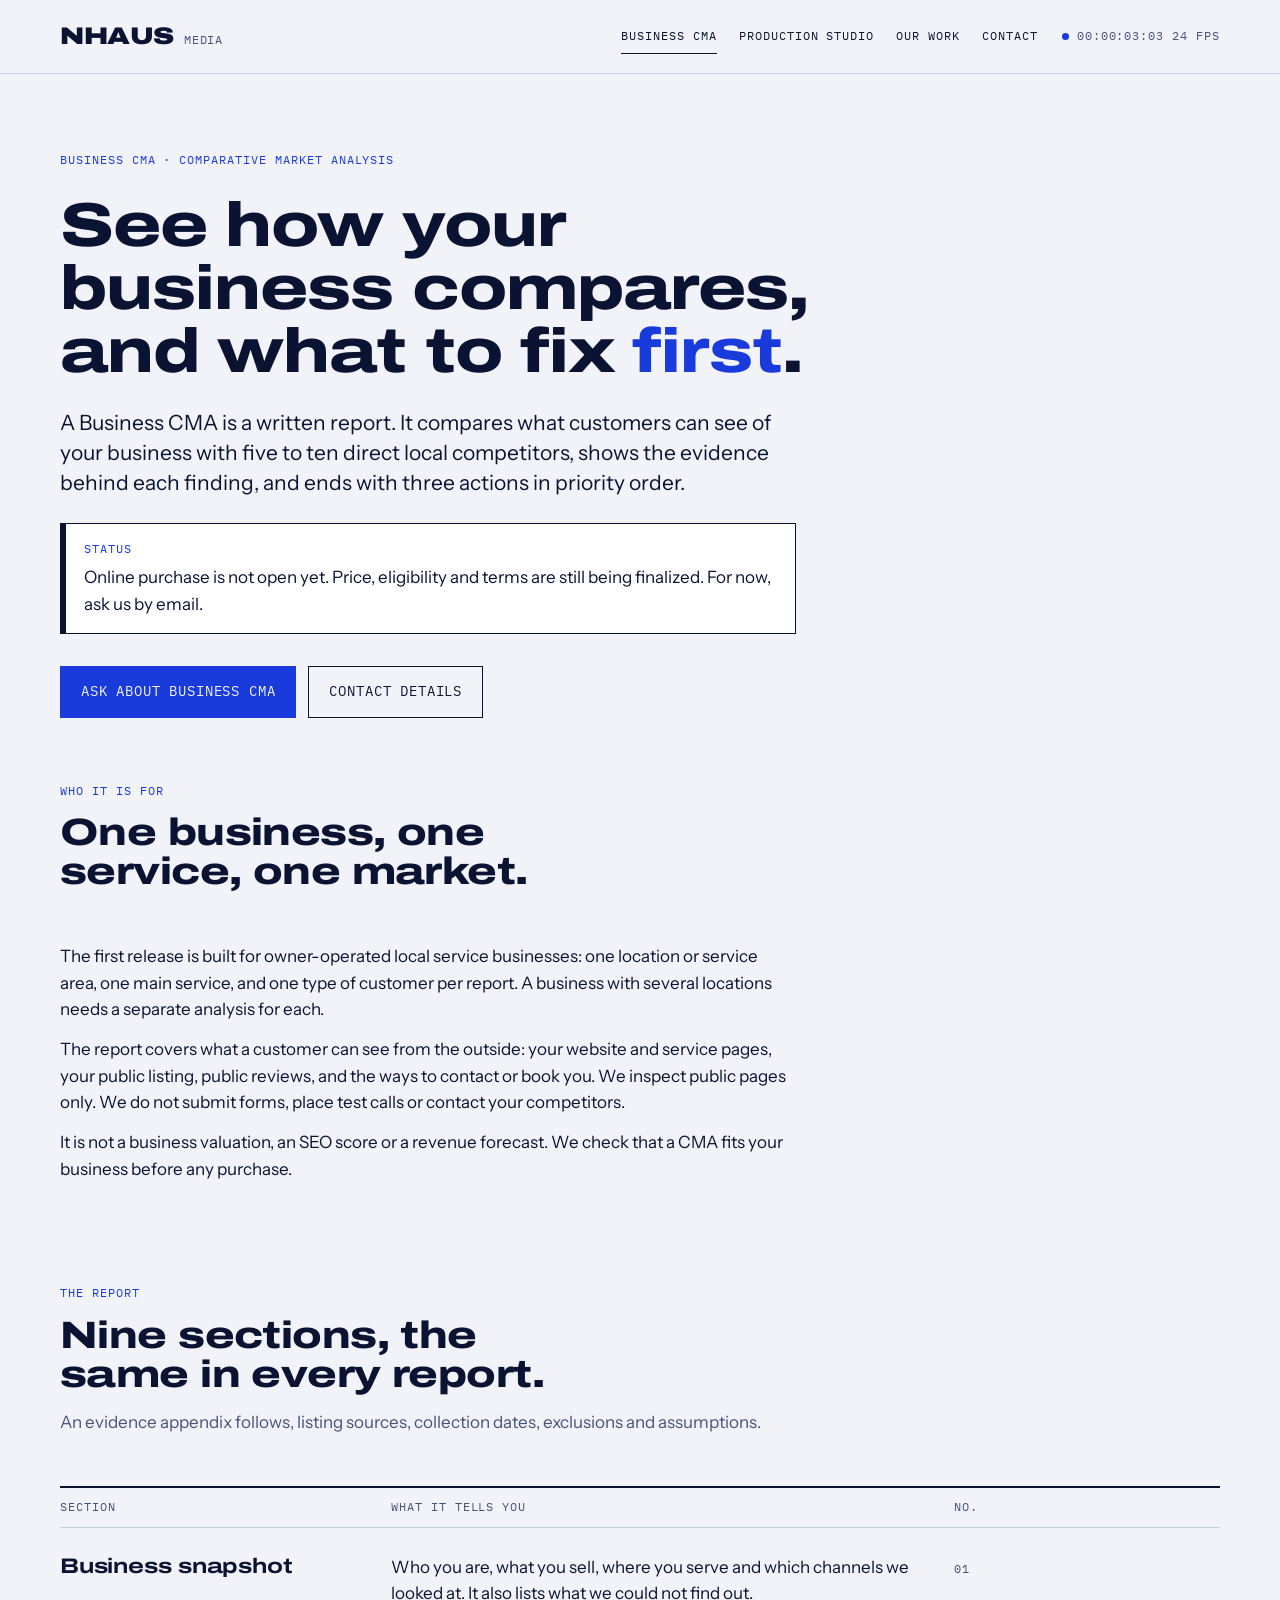
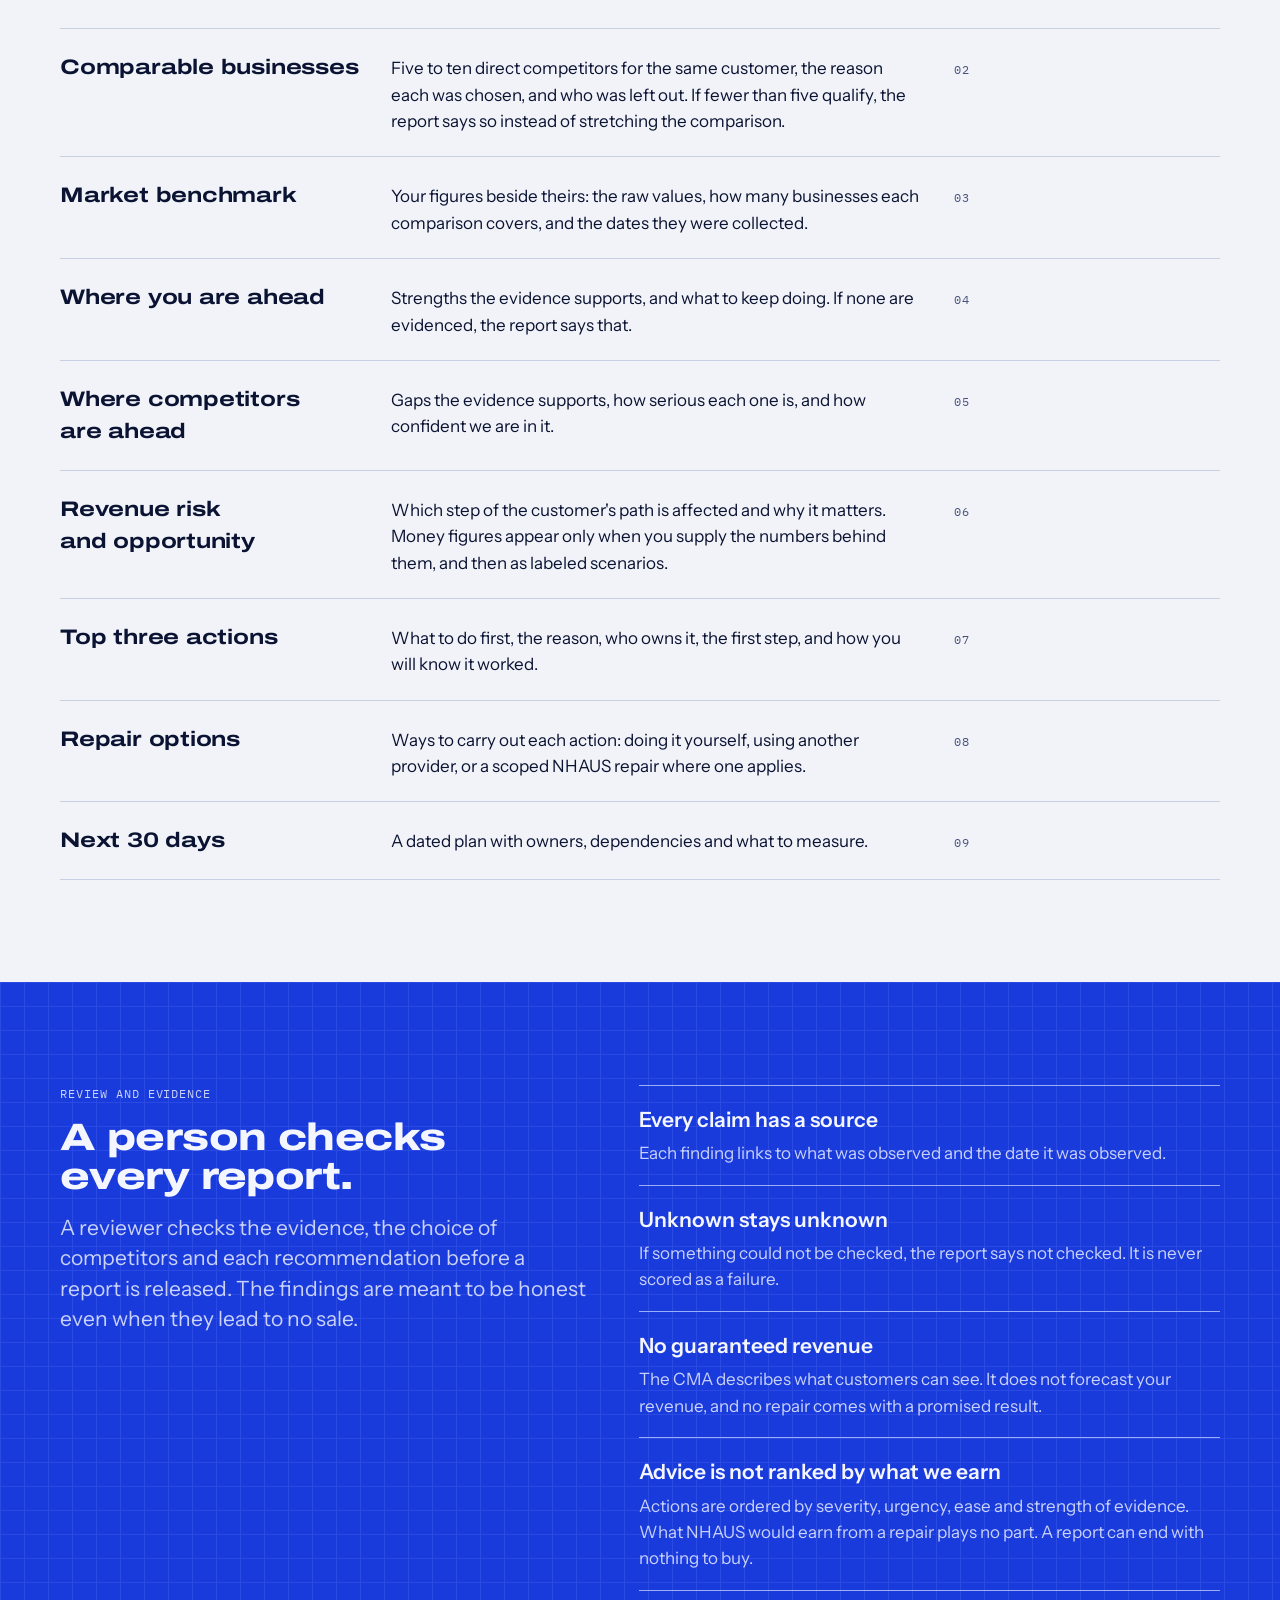
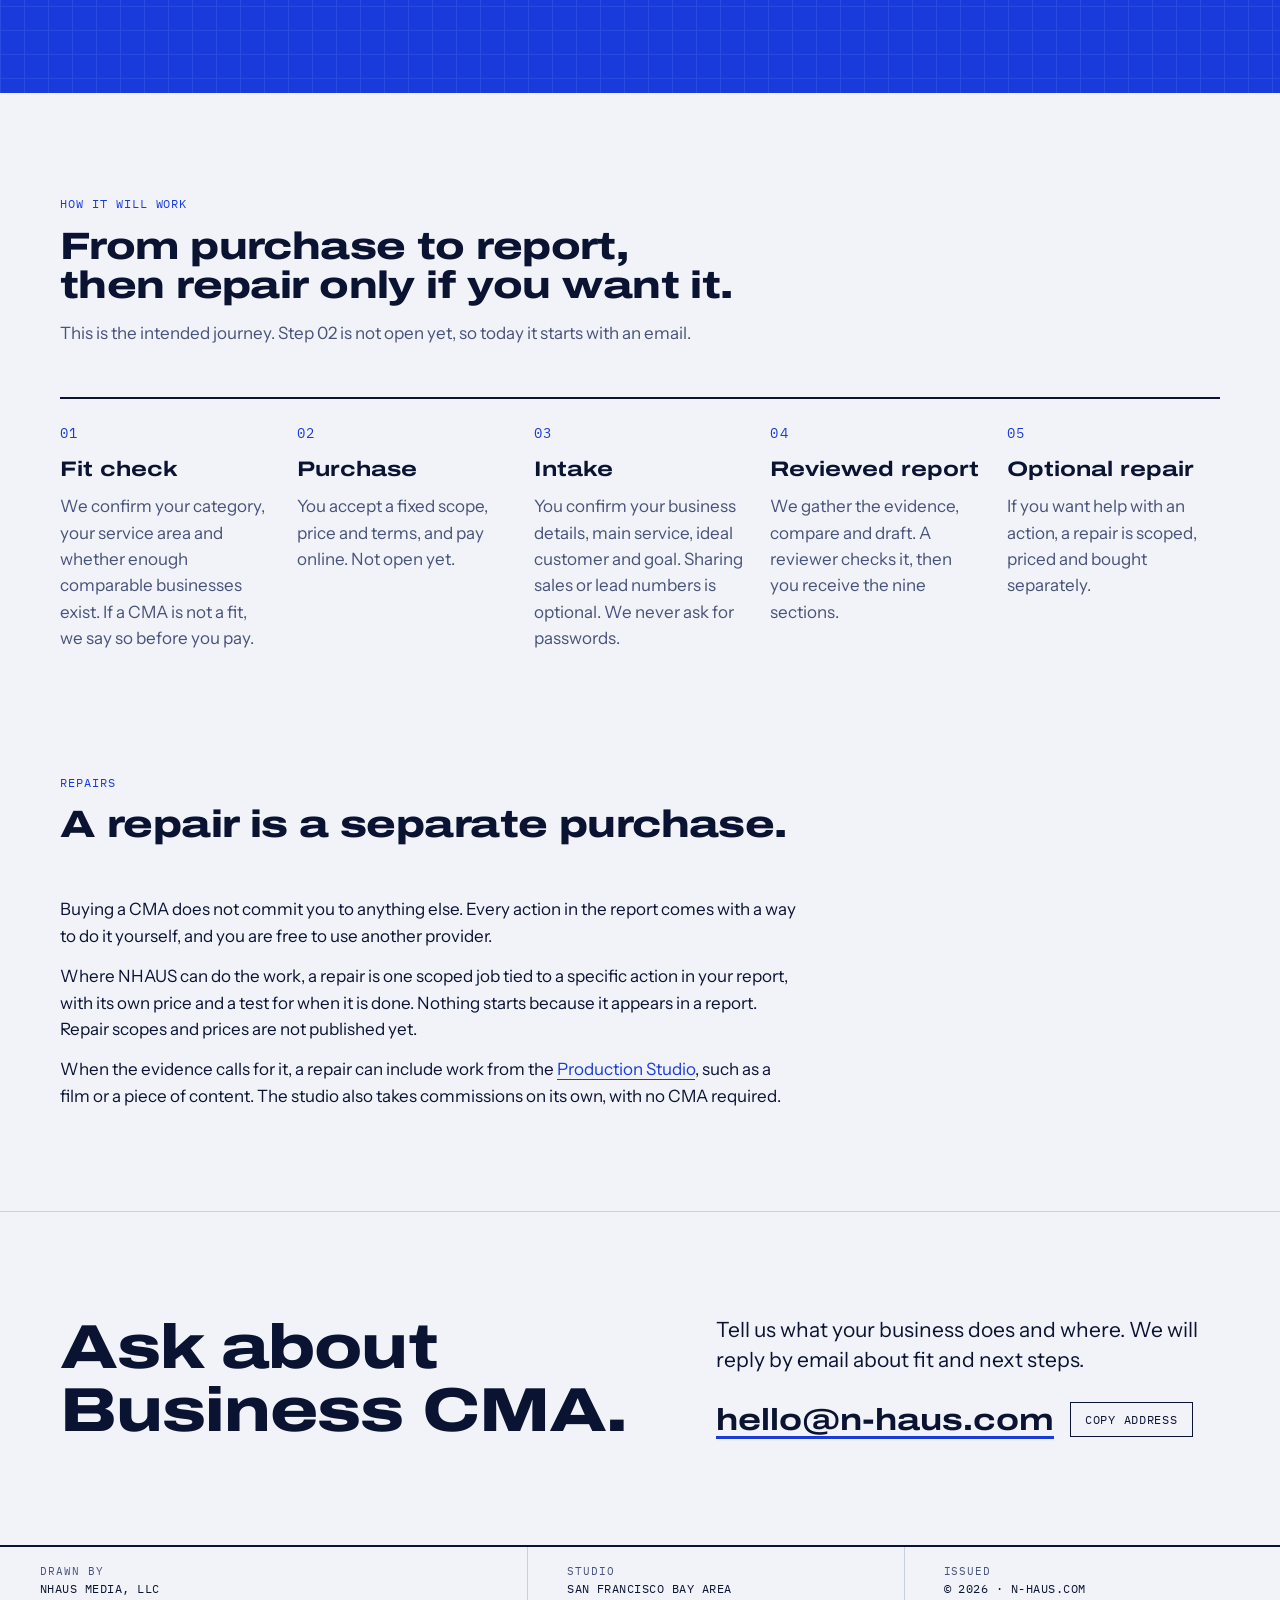
==== business-cma/index.html @ e3e610ba "Restructure site: Business CMA as lead offer, Production Studio preserved Split the single page into" ====
<!doctype html>
<html lang="en">
<head>
<meta charset="utf-8">
<meta name="viewport" content="width=device-width, initial-scale=1, viewport-fit=cover">
<title>Business CMA | NHAUS</title>
<meta name="description" content="The NHAUS Business CMA compares your local service business with direct competitors, shows the evidence, and names the three actions most worth taking. Every report is reviewed by a person.">
<link rel="canonical" href="https://www.n-haus.com/business-cma/">
<meta property="og:type" content="website">
<meta property="og:site_name" content="NHAUS">
<meta property="og:title" content="Business CMA | NHAUS">
<meta property="og:description" content="The NHAUS Business CMA compares your local service business with direct competitors, shows the evidence, and names the three actions most worth taking. Every report is reviewed by a person.">
<meta property="og:url" content="https://www.n-haus.com/business-cma/">
<meta name="theme-color" content="#1A3BDB">
<link rel="icon" href="../favicon.svg" type="image/svg+xml">
<link rel="preload" href="../fonts/archivo.woff2" as="font" type="font/woff2" crossorigin>
<link rel="stylesheet" href="../site.css">
</head>
<body data-page="cma">
<a class="skip mono" href="#top">Skip to content</a>
<header class="top">
  <div class="wrap">
    <a class="mark" href="../" aria-label="NHAUS, home">
      <b>NHAUS</b><span class="mono">Media</span>
    </a>
    <nav class="nav mono" aria-label="Primary">
      <a href="../business-cma/" aria-current="page">Business CMA</a>
      <a href="../production-studio/">Production Studio</a>
      <a href="../work/">Our Work</a>
      <a href="../contact/">Contact</a>
    </nav>
    <div class="tc mono" aria-hidden="true"><i></i><span id="timecode">00:00:00:00</span><span>24 fps</span></div>
  </div>
</header>

<main id="top">
  <section class="hero plain">
    <div class="wrap hero-grid">
      <div class="hero-copy">
        <p class="mono eyebrow">Business CMA · Comparative market analysis</p>
        <h1 class="display">See how your business compares, and what to fix <em>first</em>.</h1>
        <p class="lede">A Business CMA is a written report. It compares what customers can see of your business with five to ten direct local competitors, shows the evidence behind each finding, and ends with three actions in priority order.</p>
        <div class="note" role="note">
          <p class="mono">Status</p>
          <p>Online purchase is not open yet. Price, eligibility and terms are still being finalized. For now, ask us by email.</p>
        </div>
        <div class="actions">
          <a class="btn solid" href="mailto:hello@n-haus.com?subject=Business%20CMA%20inquiry">Ask about Business CMA</a>
          <a class="btn" href="../contact/">Contact details</a>
        </div>
      </div>
    </div>
  </section>

  <section class="section tight" id="fit">
    <div class="wrap">
      <div class="section-head">
        <p class="mono eyebrow">Who it is for</p>
        <h2 class="display">One business, one service, one market.</h2>
      </div>
      <div class="prose">
        <p>The first release is built for owner-operated local service businesses: one location or service area, one main service, and one type of customer per report. A business with several locations needs a separate analysis for each.</p>
        <p>The report covers what a customer can see from the outside: your website and service pages, your public listing, public reviews, and the ways to contact or book you. We inspect public pages only. We do not submit forms, place test calls or contact your competitors.</p>
        <p>It is not a business valuation, an SEO score or a revenue forecast. We check that a CMA fits your business before any purchase.</p>
      </div>
    </div>
  </section>

  <section class="section tight" id="report">
    <div class="wrap">
      <div class="section-head">
        <p class="mono eyebrow">The report</p>
        <h2 class="display">Nine sections, the same in every report.</h2>
        <p class="muted">An evidence appendix follows, listing sources, collection dates, exclusions and assumptions.</p>
      </div>

      <div class="schedule">
        <div class="row row-head mono" aria-hidden="true"><span>Section</span><span>What it tells you</span><span>No.</span></div>
        <div class="row">
          <h3>Business snapshot</h3>
          <p>Who you are, what you sell, where you serve and which channels we looked at. It also lists what we could not find out.</p>
          <p class="mono spec">01</p>
        </div>
        <div class="row">
          <h3>Comparable businesses</h3>
          <p>Five to ten direct competitors for the same customer, the reason each was chosen, and who was left out. If fewer than five qualify, the report says so instead of stretching the comparison.</p>
          <p class="mono spec">02</p>
        </div>
        <div class="row">
          <h3>Market benchmark</h3>
          <p>Your figures beside theirs: the raw values, how many businesses each comparison covers, and the dates they were collected.</p>
          <p class="mono spec">03</p>
        </div>
        <div class="row">
          <h3>Where you are ahead</h3>
          <p>Strengths the evidence supports, and what to keep doing. If none are evidenced, the report says that.</p>
          <p class="mono spec">04</p>
        </div>
        <div class="row">
          <h3>Where competitors are ahead</h3>
          <p>Gaps the evidence supports, how serious each one is, and how confident we are in it.</p>
          <p class="mono spec">05</p>
        </div>
        <div class="row">
          <h3>Revenue risk and opportunity</h3>
          <p>Which step of the customer's path is affected and why it matters. Money figures appear only when you supply the numbers behind them, and then as labeled scenarios.</p>
          <p class="mono spec">06</p>
        </div>
        <div class="row">
          <h3>Top three actions</h3>
          <p>What to do first, the reason, who owns it, the first step, and how you will know it worked.</p>
          <p class="mono spec">07</p>
        </div>
        <div class="row">
          <h3>Repair options</h3>
          <p>Ways to carry out each action: doing it yourself, using another provider, or a scoped NHAUS repair where one applies.</p>
          <p class="mono spec">08</p>
        </div>
        <div class="row">
          <h3>Next 30 days</h3>
          <p>A dated plan with owners, dependencies and what to measure.</p>
          <p class="mono spec">09</p>
        </div>
      </div>
    </div>
  </section>

  <section class="section band" id="review">
    <div class="wrap band-grid">
      <div class="band-lead">
        <p class="mono eyebrow">Review and evidence</p>
        <h2 class="display">A person checks every report.</h2>
        <p class="band-say">A reviewer checks the evidence, the choice of competitors and each recommendation before a report is released. The findings are meant to be honest even when they lead to no sale.</p>
      </div>
      <dl class="terms">
        <div>
          <dt>Every claim has a source</dt>
          <dd>Each finding links to what was observed and the date it was observed.</dd>
        </div>
        <div>
          <dt>Unknown stays unknown</dt>
          <dd>If something could not be checked, the report says not checked. It is never scored as a failure.</dd>
        </div>
        <div>
          <dt>No guaranteed revenue</dt>
          <dd>The CMA describes what customers can see. It does not forecast your revenue, and no repair comes with a promised result.</dd>
        </div>
        <div>
          <dt>Advice is not ranked by what we earn</dt>
          <dd>Actions are ordered by severity, urgency, ease and strength of evidence. What NHAUS would earn from a repair plays no part. A report can end with nothing to buy.</dd>
        </div>
      </dl>
    </div>
  </section>

  <section class="section" id="journey">
    <div class="wrap">
      <div class="section-head">
        <p class="mono eyebrow">How it will work</p>
        <h2 class="display">From purchase to report, then repair only if you want it.</h2>
        <p class="muted">This is the intended journey. Step 02 is not open yet, so today it starts with an email.</p>
      </div>

      <ol class="steps">
        <li>
          <span class="mono n">01</span>
          <h3>Fit check</h3>
          <p>We confirm your category, your service area and whether enough comparable businesses exist. If a CMA is not a fit, we say so before you pay.</p>
        </li>
        <li>
          <span class="mono n">02</span>
          <h3>Purchase</h3>
          <p>You accept a fixed scope, price and terms, and pay online. Not open yet.</p>
        </li>
        <li>
          <span class="mono n">03</span>
          <h3>Intake</h3>
          <p>You confirm your business details, main service, ideal customer and goal. Sharing sales or lead numbers is optional. We never ask for passwords.</p>
        </li>
        <li>
          <span class="mono n">04</span>
          <h3>Reviewed report</h3>
          <p>We gather the evidence, compare and draft. A reviewer checks it, then you receive the nine sections.</p>
        </li>
        <li>
          <span class="mono n">05</span>
          <h3>Optional repair</h3>
          <p>If you want help with an action, a repair is scoped, priced and bought separately.</p>
        </li>
      </ol>
    </div>
  </section>

  <section class="section tight" id="repairs">
    <div class="wrap">
      <div class="section-head">
        <p class="mono eyebrow">Repairs</p>
        <h2 class="display">A repair is a separate purchase.</h2>
      </div>
      <div class="prose">
        <p>Buying a CMA does not commit you to anything else. Every action in the report comes with a way to do it yourself, and you are free to use another provider.</p>
        <p>Where NHAUS can do the work, a repair is one scoped job tied to a specific action in your report, with its own price and a test for when it is done. Nothing starts because it appears in a report. Repair scopes and prices are not published yet.</p>
        <p>When the evidence calls for it, a repair can include work from the <a class="link" href="../production-studio/">Production Studio</a>, such as a film or a piece of content. The studio also takes commissions on its own, with no CMA required.</p>
      </div>
    </div>
  </section>

  <section class="contact" id="ask">
    <div class="wrap contact-grid">
      <h2 class="display">Ask about Business CMA.</h2>
      <div class="contact-copy">
        <p class="lede">Tell us what your business does and where. We will reply by email about fit and next steps.</p>
        <div class="mail">
          <a id="email-link" href="mailto:hello@n-haus.com?subject=Business%20CMA%20inquiry">hello@n-haus.com</a>
          <button class="btn small" type="button" id="copy-email">Copy address</button>
        </div>
      </div>
    </div>
  </section>
</main>

<footer class="foot">
  <div class="foot-grid mono">
    <div><span class="k">Drawn by</span><span class="v">NHAUS MEDIA, LLC</span></div>
    <div><span class="k">Studio</span><span class="v">San Francisco Bay Area</span></div>
    <div><span class="k">Issued</span><span class="v">© 2026 · n-haus.com</span></div>
  </div>
</footer>

<script src="../site.js"></script>
</body>
</html>
---- site.css ----
@font-face { font-family: "Archivo"; src: url("fonts/archivo.woff2") format("woff2"); font-weight: 100 900; font-stretch: 62% 125%; font-style: normal; font-display: swap; }
@font-face { font-family: "Instrument Sans"; src: url("fonts/instrument-sans.woff2") format("woff2"); font-weight: 400 700; font-style: normal; font-display: swap; }
@font-face { font-family: "IBM Plex Mono"; src: url("fonts/ibm-plex-mono-400.woff2") format("woff2"); font-weight: 400; font-style: normal; font-display: swap; }
@font-face { font-family: "IBM Plex Mono"; src: url("fonts/ibm-plex-mono-500.woff2") format("woff2"); font-weight: 500; font-style: normal; font-display: swap; }
img { max-width: 100%; }
[hidden] { display: none !important; }

/* Layout concept: the site is an architect's drawing set for a production house.
   A cool paper ground, one cyanotype-blue sheet per key moment, frames drawn to scale,
   a schedule instead of feature cards, a title block instead of a footer. */
:root {
  --paper: #F1F3F8;
  --sheet: #FFFFFF;
  --ink: #0B1333;
  --ink-2: #48527A;
  --rule: #C8CFE3;
  --accent: #1A3BDB;
  --band: #1A3BDB;
  --band-grid: #2B4AE4;
  --band-line: #9DAEF8;
  --on-band: #F4F6FF;
  --on-band-2: #C9D2FA;

  --f-display: "Archivo", "Arial Black", "Helvetica Neue", Arial, sans-serif;
  --f-body: "Instrument Sans", "Helvetica Neue", Helvetica, Arial, sans-serif;
  --f-mono: "IBM Plex Mono", ui-monospace, "SF Mono", Menlo, Consolas, monospace;

  --t-xs: 0.75rem;
  --t-sm: 0.875rem;
  --t-base: 1.0625rem;
  --t-lg: 1.3125rem;
  --t-xl: clamp(1.6rem, 1.6vw + 1.1rem, 2.4rem);
  --t-hero: clamp(2.1rem, 3.6vw + 1rem, 4rem);

  --gutter: clamp(16px, 4vw, 40px);
  --section: clamp(56px, 8vw, 112px);
}
@media (prefers-color-scheme: dark) {
  :root:not([data-theme="light"]) {
    --paper: #080C1E;
    --sheet: #0E1430;
    --ink: #E8ECFA;
    --ink-2: #9AA5CB;
    --rule: #252F59;
    --accent: #8CA1FF;
    --band: #1A3BDB;
    --band-grid: #2B4AE4;
    --band-line: #9DAEF8;
    --on-band: #F4F6FF;
    --on-band-2: #C9D2FA;
    color-scheme: dark;
  }
}
:root[data-theme="dark"] {
  --paper: #080C1E;
  --sheet: #0E1430;
  --ink: #E8ECFA;
  --ink-2: #9AA5CB;
  --rule: #252F59;
  --accent: #8CA1FF;
  --band: #1A3BDB;
  --band-grid: #2B4AE4;
  --band-line: #9DAEF8;
  --on-band: #F4F6FF;
  --on-band-2: #C9D2FA;
  color-scheme: dark;
}

*, *::before, *::after { box-sizing: border-box; }
html { scroll-behavior: smooth; }
body {
  margin: 0;
  background: var(--paper);
  color: var(--ink);
  font-family: var(--f-body);
  font-size: var(--t-base);
  line-height: 1.55;
  -webkit-font-smoothing: antialiased;
}
a { color: inherit; }
:focus-visible { outline: 2px solid var(--accent); outline-offset: 3px; }
p { margin: 0; }
h1, h2, h3 { margin: 0; text-wrap: balance; }

.wrap {
  max-width: 1240px;
  margin-inline: auto;
  padding-inline: var(--gutter);
}

/* ---------- shared type roles ---------- */
.mono {
  font-family: var(--f-mono);
  font-size: var(--t-xs);
  letter-spacing: 0.08em;
  text-transform: uppercase;
}
.display {
  font-family: var(--f-display);
  font-stretch: 125%;
  font-variation-settings: "wdth" 125;
  font-weight: 800;
  line-height: 1.02;
  letter-spacing: -0.015em;
}
.eyebrow { color: var(--accent); }
.lede { font-size: var(--t-lg); line-height: 1.45; max-width: 34em; }
.muted { color: var(--ink-2); }

/* ---------- header ---------- */
.top {
  border-bottom: 1px solid var(--rule);
}
.top .wrap {
  display: flex;
  align-items: center;
  gap: 24px;
  padding-block: 18px;
  flex-wrap: wrap;
}
.mark {
  display: flex;
  align-items: baseline;
  gap: 10px;
  text-decoration: none;
  margin-right: auto;
}
.mark b {
  font-family: var(--f-display);
  font-stretch: 125%;
  font-variation-settings: "wdth" 125;
  font-weight: 900;
  font-size: 1.5rem;
  letter-spacing: -0.02em;
}
.mark span { color: var(--ink-2); }
/* Four destinations; they wrap to a second line on narrow screens rather than scroll out of view. */
.nav {
  display: flex;
  gap: 2px 22px;
  flex-wrap: wrap;
  min-width: 0;
  max-width: 100%;
}
.nav a { white-space: nowrap; }
.nav a { text-decoration: none; padding-block: 8px; border-bottom: 1px solid transparent; }
.nav a:hover { border-bottom-color: var(--accent); color: var(--accent); }
.nav a[aria-current="page"] { border-bottom-color: var(--ink); }
.skip {
  position: absolute;
  left: var(--gutter);
  top: -100px;
  z-index: 10;
  padding: 10px 14px;
  background: var(--ink);
  color: var(--paper);
  text-decoration: none;
}
.skip:focus { top: 8px; }
.tc {
  display: none;
  align-items: center;
  gap: 8px;
  color: var(--ink-2);
  font-variant-numeric: tabular-nums;
}
.tc i { width: 7px; height: 7px; border-radius: 50%; background: var(--accent); display: block; }
@media (min-width: 900px) { .tc { display: flex; } }

/* ---------- hero ---------- */
.hero { padding-block: clamp(36px, 6vw, 80px) clamp(40px, 5vw, 72px); }
.hero-grid {
  display: grid;
  gap: clamp(32px, 5vw, 64px);
  align-items: center;
}
@media (min-width: 1000px) {
  .hero-grid { grid-template-columns: minmax(0, 1.05fr) minmax(0, 1fr); }
}
.hero-copy { display: flex; flex-direction: column; gap: 24px; min-width: 0; }
.hero h1 { font-size: var(--t-hero); overflow-wrap: anywhere; }
.hero h1 em { font-style: normal; color: var(--accent); }
.actions { display: flex; flex-wrap: wrap; gap: 12px; margin-top: 8px; }
.btn {
  display: inline-flex;
  align-items: center;
  gap: 10px;
  padding: 14px 20px;
  font-family: var(--f-mono);
  font-size: var(--t-sm);
  letter-spacing: 0.06em;
  text-transform: uppercase;
  text-decoration: none;
  border: 1px solid var(--ink);
  background: transparent;
  color: var(--ink);
  cursor: pointer;
  transition: transform 0.15s ease, background-color 0.15s ease, color 0.15s ease;
}
.btn:hover { background: var(--ink); color: var(--paper); }
.btn.solid { background: var(--band); border-color: var(--band); color: var(--on-band); }
.btn.solid:hover { transform: translateY(-2px); background: var(--band); color: var(--on-band); }

/* blueprint sheet */
.blueprint {
  background-color: var(--band);
  background-image:
    linear-gradient(var(--band-grid) 1px, transparent 1px),
    linear-gradient(90deg, var(--band-grid) 1px, transparent 1px);
  background-size: 24px 24px;
  color: var(--on-band);
  min-width: 0;
}
.blueprint svg { display: block; width: 100%; height: auto; }
.bp-line { fill: none; stroke: var(--on-band); stroke-width: 1.5; }
.bp-thin { fill: none; stroke: var(--band-line); stroke-width: 1; }
.bp-ratio {
  fill: var(--on-band);
  font-family: var(--f-display);
  font-stretch: 125%;
  font-variation-settings: "wdth" 125;
  font-weight: 800;
  font-size: 25px;
}
.bp-label { fill: var(--on-band); font-family: var(--f-mono); font-size: 12px; letter-spacing: 0.06em; }
.bp-dim { fill: var(--on-band-2); font-family: var(--f-mono); font-size: 11px; letter-spacing: 0.04em; }
.titleblock {
  overflow: hidden;
  display: grid;
  grid-template-columns: repeat(2, minmax(0, 1fr));
  border-top: 1px solid var(--band-line);
}
@media (min-width: 560px) { .titleblock { grid-template-columns: repeat(4, minmax(0, 1fr)); } }
.titleblock div {
  padding: 10px 14px;
  border-right: 1px solid var(--band-line);
  border-bottom: 1px solid var(--band-line);
  margin: 0 -1px -1px 0;
  min-width: 0;
}
.titleblock dt, .tb-k { color: var(--on-band-2); display: block; font-size: 0.6875rem; }
.tb-v { display: block; font-size: var(--t-xs); letter-spacing: 0.04em; }

/* markets line */
.markets {
  display: flex;
  flex-wrap: wrap;
  gap: 8px 28px;
  padding-block: 18px;
  border-top: 1px solid var(--rule);
  border-bottom: 1px solid var(--rule);
  color: var(--ink-2);
}
.markets b { color: var(--ink); font-weight: 500; }

/* ---------- sections ---------- */
.section { padding-block: var(--section); }
.section-head {
  display: grid;
  gap: 14px;
  margin-bottom: clamp(28px, 4vw, 52px);
  max-width: 46rem;
}
.section-head h1, .section-head h2 { font-size: var(--t-xl); }

/* schedule of capabilities */
.schedule { border-top: 2px solid var(--ink); }
.row {
  display: grid;
  gap: 6px 32px;
  padding-block: 22px;
  border-bottom: 1px solid var(--rule);
  align-items: baseline;
}
@media (min-width: 820px) {
  .row { grid-template-columns: minmax(0, 0.9fr) minmax(0, 1.6fr) minmax(0, 0.8fr); }
}
.row h3 {
  font-family: var(--f-display);
  font-stretch: 125%;
  font-variation-settings: "wdth" 125;
  font-weight: 700;
  font-size: var(--t-lg);
  letter-spacing: -0.01em;
}
.row p { max-width: 38em; min-width: 0; }
.row .spec { color: var(--ink-2); }
.row-head { padding-block: 10px; color: var(--ink-2); display: none; }
@media (min-width: 820px) { .row-head { display: grid; } }

/* work slates */
.slates { display: grid; gap: 20px; }
@media (min-width: 780px) { .slates { grid-template-columns: repeat(2, minmax(0, 1fr)); } }
.slate {
  background: var(--sheet);
  border: 1px solid var(--ink);
  display: flex;
  flex-direction: column;
  min-width: 0;
}
.sticks {
  height: 18px;
  background: repeating-linear-gradient(-55deg, var(--ink) 0 22px, var(--sheet) 22px 44px);
  border-bottom: 1px solid var(--ink);
}
.slate dl {
  overflow: hidden;
  margin: 0;
  display: grid;
  grid-template-columns: repeat(2, minmax(0, 1fr));
  border-bottom: 1px solid var(--ink);
}
.slate dl div { padding: 10px 16px; border-right: 1px solid var(--rule); border-bottom: 1px solid var(--rule); margin: 0 -1px -1px 0; min-width: 0; }
.slate dt { color: var(--ink-2); font-size: 0.6875rem; }
.slate dd { margin: 2px 0 0; font-size: var(--t-xs); letter-spacing: 0.04em; }
.slate-body { padding: 22px 16px 26px; display: grid; gap: 10px; }
.slate-body h2, .slate-body h3 {
  font-family: var(--f-display);
  font-stretch: 125%;
  font-variation-settings: "wdth" 125;
  font-weight: 800;
  font-size: 1.5rem;
  line-height: 1.1;
  letter-spacing: -0.01em;
}
.slate-body p { color: var(--ink-2); max-width: 36em; }
.also { margin-top: 28px; display: grid; gap: 6px; max-width: 46rem; }

/* process */
.steps {
  list-style: none;
  margin: 0;
  padding: 0;
  display: grid;
  border-top: 2px solid var(--ink);
}
.steps li {
  display: grid;
  grid-template-columns: 3.2rem minmax(0, 1fr);
  gap: 4px 16px;
  padding-block: 20px;
  border-bottom: 1px solid var(--rule);
  min-width: 0;
}
.steps .n { color: var(--accent); font-size: var(--t-sm); padding-top: 4px; }
.steps h3 { font-family: var(--f-display); font-stretch: 125%; font-variation-settings: "wdth" 125; font-weight: 700; font-size: var(--t-lg); }
.steps p { grid-column: 2; color: var(--ink-2); max-width: 40em; }
@media (min-width: 1040px) {
  .steps { grid-template-columns: repeat(5, minmax(0, 1fr)); gap: 0 24px; }
  .steps li { grid-template-columns: minmax(0, 1fr); border-bottom: 0; align-content: start; gap: 8px; }
  .steps p { grid-column: 1; }
}

/* agencies band */
.band {
  background-color: var(--band);
  background-image:
    linear-gradient(var(--band-grid) 1px, transparent 1px),
    linear-gradient(90deg, var(--band-grid) 1px, transparent 1px);
  background-size: 24px 24px;
  color: var(--on-band);
}
.band .eyebrow { color: var(--on-band-2); }
.band h2 { font-size: var(--t-xl); }
.band-grid { display: grid; gap: clamp(28px, 4vw, 56px); }
@media (min-width: 900px) { .band-grid { grid-template-columns: minmax(0, 1fr) minmax(0, 1.1fr); align-items: start; } }
.band-lead { display: grid; gap: 16px; }
.band-lead .band-say { color: var(--on-band-2); font-size: var(--t-lg); line-height: 1.45; max-width: 30em; }
.terms { margin: 0; display: grid; border-top: 1px solid var(--band-line); }
.terms div { padding-block: 18px; border-bottom: 1px solid var(--band-line); display: grid; gap: 4px; }
.terms dt { font-weight: 600; font-size: var(--t-lg); }
.terms dd { margin: 0; color: var(--on-band-2); max-width: 38em; }

/* rates */
.rates { display: grid; gap: clamp(24px, 4vw, 56px); }
@media (min-width: 900px) { .rates { grid-template-columns: minmax(0, 1fr) minmax(0, 1fr); } }
.rates p + p { margin-top: 14px; }
.menu { list-style: none; margin: 0; padding: 0; border-top: 2px solid var(--ink); }
.menu li {
  display: flex;
  justify-content: space-between;
  gap: 16px;
  padding-block: 12px;
  border-bottom: 1px solid var(--rule);
  font-size: var(--t-sm);
  letter-spacing: 0.04em;
}
.menu li span:last-child { color: var(--ink-2); text-align: right; }

/* contact */
.contact { padding-block: var(--section); border-top: 1px solid var(--rule); }
.contact-grid { display: grid; gap: clamp(28px, 4vw, 56px); align-items: end; }
@media (min-width: 900px) { .contact-grid { grid-template-columns: minmax(0, 1.2fr) minmax(0, 1fr); } }
.contact h1, .contact h2 { font-size: var(--t-hero); }
.contact-copy { display: grid; gap: 20px; }
.mail {
  display: flex;
  flex-wrap: wrap;
  align-items: center;
  gap: 12px 16px;
}
.mail a {
  font-family: var(--f-display);
  font-stretch: 125%;
  font-variation-settings: "wdth" 125;
  font-weight: 700;
  font-size: clamp(1.25rem, 2vw + 0.8rem, 1.9rem);
  text-decoration-color: var(--accent);
  text-underline-offset: 6px;
  overflow-wrap: anywhere;
  user-select: all;
}
.btn.small { padding: 9px 14px; font-size: var(--t-xs); }

/* footer title block */
.foot { border-top: 2px solid var(--ink); overflow: hidden; }
.foot-grid { display: grid; grid-template-columns: repeat(2, minmax(0, 1fr)); }
.foot-grid div:first-child { grid-column: 1 / -1; }
@media (min-width: 820px) {
  .foot-grid { grid-template-columns: 1.4fr 1fr 1fr; }
  .foot-grid div:first-child { grid-column: auto; }
}
.foot-grid div { padding: 16px var(--gutter); border-right: 1px solid var(--rule); border-bottom: 1px solid var(--rule); margin: 0 -1px -1px 0; min-width: 0; }
.foot-grid .k { color: var(--ink-2); display: block; font-size: 0.6875rem; }
.foot-grid .v { display: block; font-size: var(--t-xs); letter-spacing: 0.04em; }

@media (prefers-reduced-motion: reduce) {
  html { scroll-behavior: auto; }
  .btn { transition: none; }
  .btn.solid:hover { transform: none; }
}

/* ---------- multi-page additions ---------- */
.bp-dot { fill: var(--on-band); }
.hero.plain .hero-grid { grid-template-columns: minmax(0, 1fr); }
.hero.plain .hero-copy { max-width: 52rem; }

/* status note: says plainly what is not open yet */
.note {
  border: 1px solid var(--ink);
  border-left-width: 6px;
  background: var(--sheet);
  padding: 16px 18px;
  display: grid;
  gap: 6px;
  max-width: 46rem;
}
.note .mono { color: var(--accent); }

/* text links inside copy */
.link { color: var(--accent); text-underline-offset: 4px; }
.band .link { color: var(--on-band); }
.prose { display: grid; gap: 14px; max-width: 46rem; }
.section.tight { padding-top: 0; }

/* two inquiry paths on the contact page */
.paths { display: grid; gap: 20px; }
@media (min-width: 780px) { .paths { grid-template-columns: repeat(2, minmax(0, 1fr)); } }
.path { background: var(--sheet); border: 1px solid var(--ink); padding: 22px 18px 24px; display: grid; gap: 12px; align-content: start; min-width: 0; }
.path h2 { font-family: var(--f-display); font-stretch: 125%; font-variation-settings: "wdth" 125; font-weight: 800; font-size: 1.5rem; line-height: 1.1; letter-spacing: -0.01em; }
.path p { color: var(--ink-2); }
.band .btn { border-color: var(--on-band); color: var(--on-band); }
.band .btn:hover { background: var(--on-band); color: var(--band); }
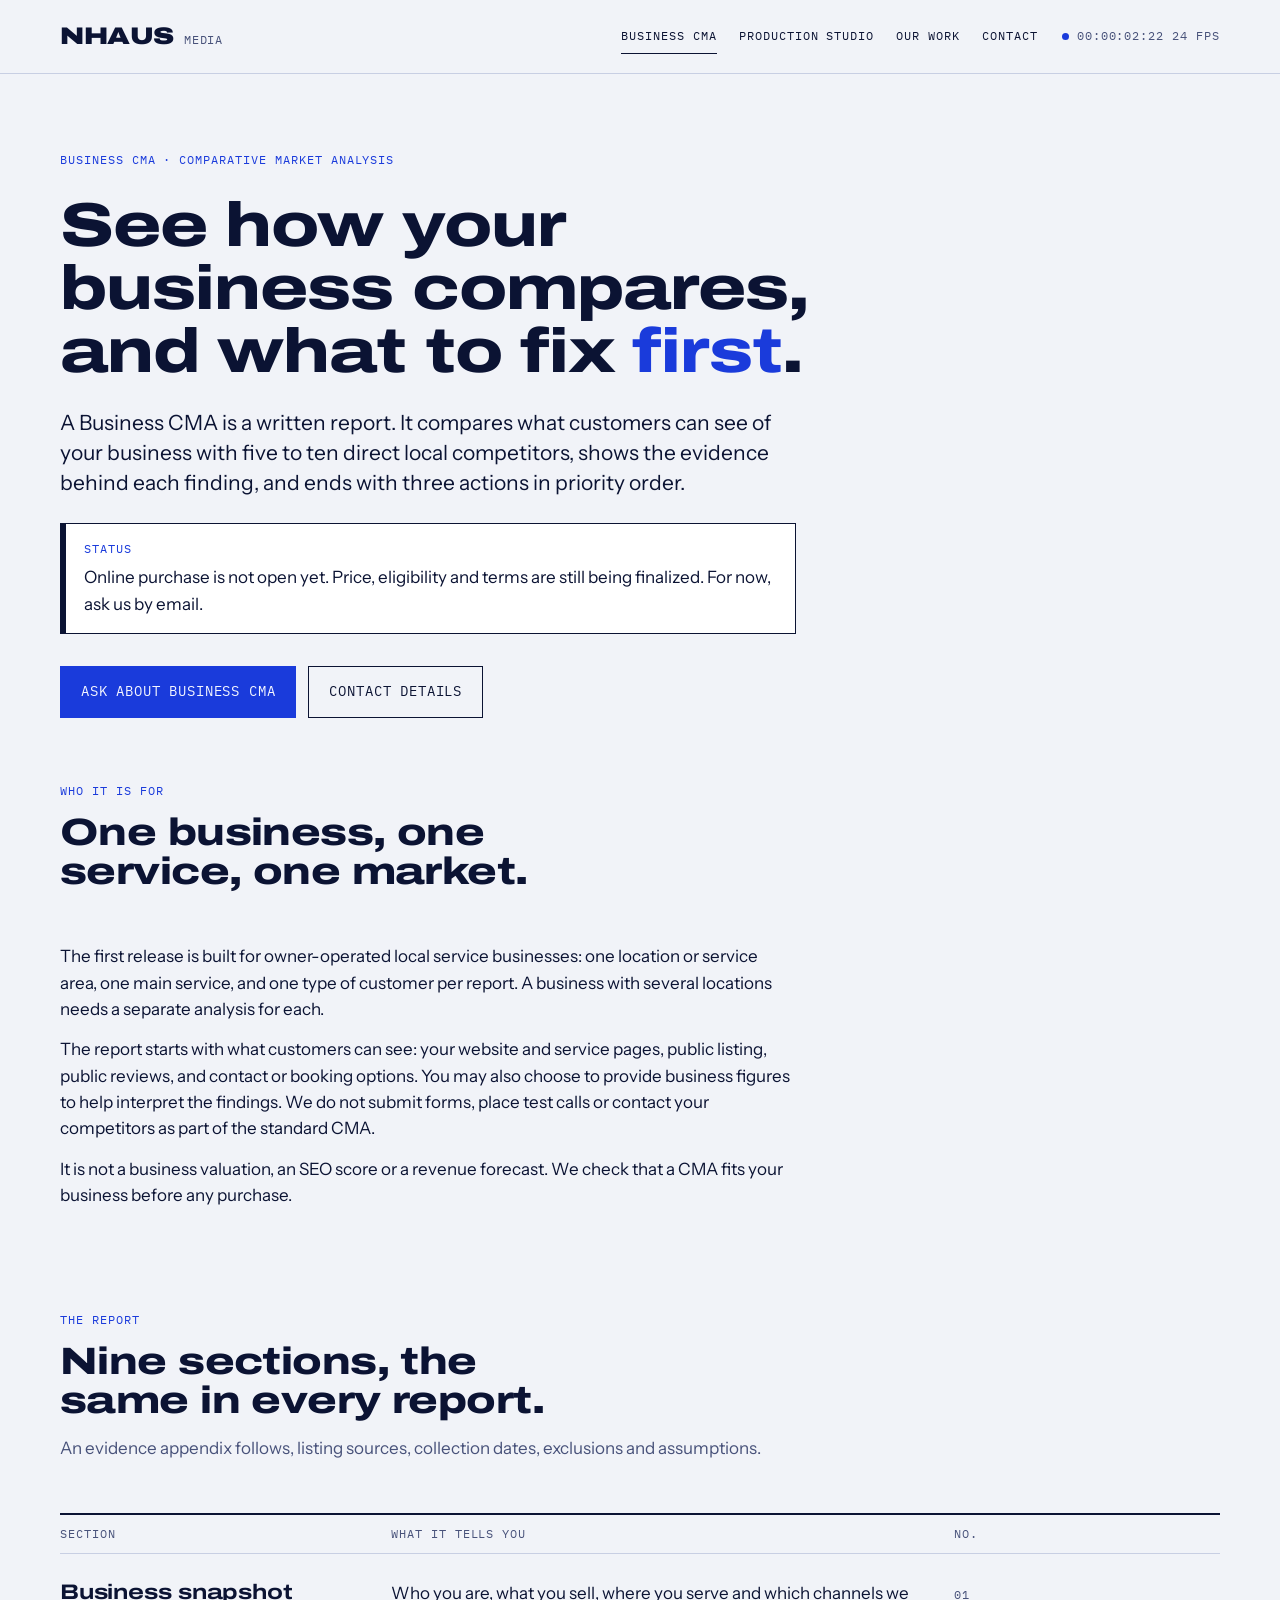
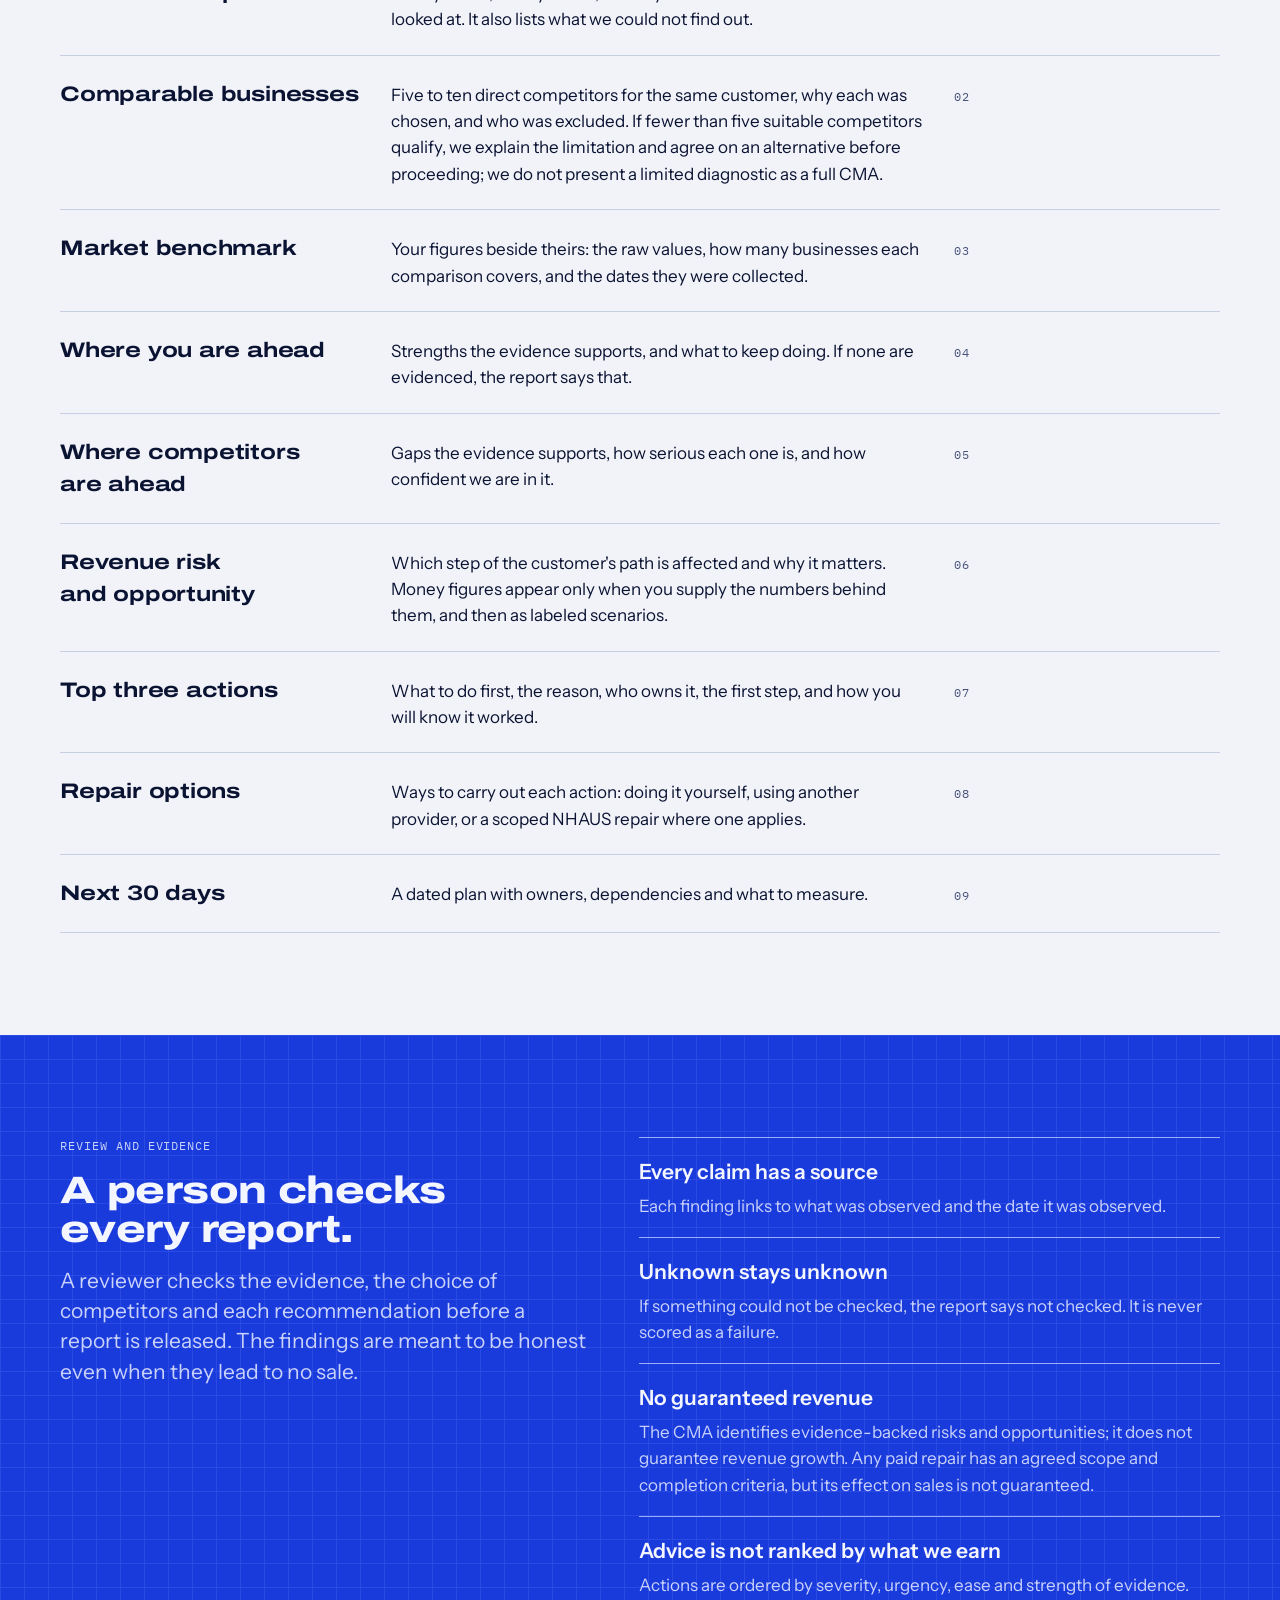
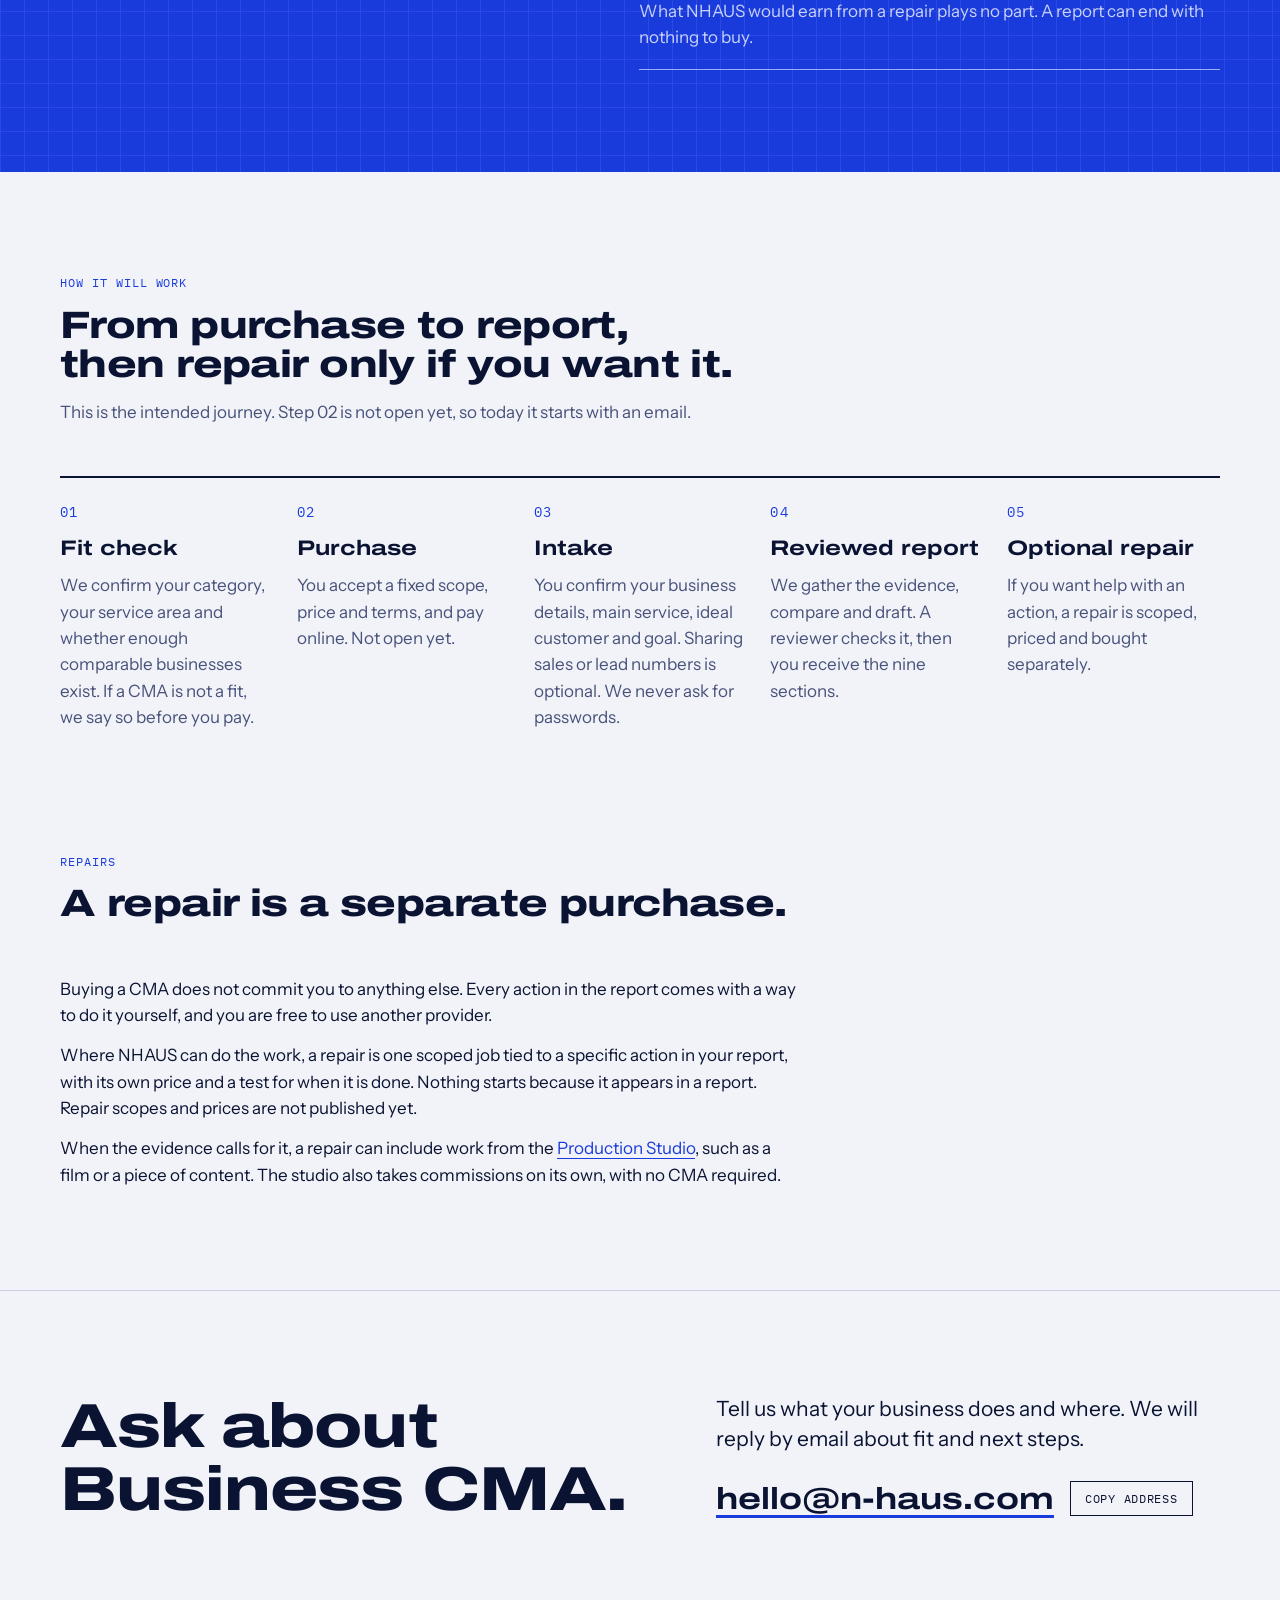
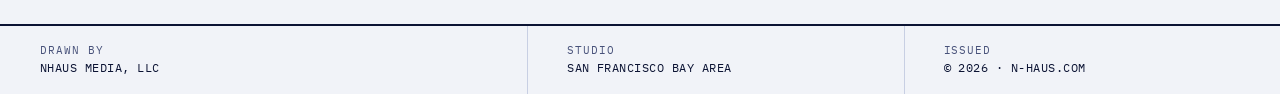
==== commit 104d82d4: "Business CMA page: three copy corrections from architect review - Data paragraph: the report starts " ====
--- a/business-cma/index.html
+++ b/business-cma/index.html
@@ -60,7 +60,7 @@
       </div>
       <div class="prose">
         <p>The first release is built for owner-operated local service businesses: one location or service area, one main service, and one type of customer per report. A business with several locations needs a separate analysis for each.</p>
-        <p>The report covers what a customer can see from the outside: your website and service pages, your public listing, public reviews, and the ways to contact or book you. We inspect public pages only. We do not submit forms, place test calls or contact your competitors.</p>
+        <p>The report starts with what customers can see: your website and service pages, public listing, public reviews, and contact or booking options. You may also choose to provide business figures to help interpret the findings. We do not submit forms, place test calls or contact your competitors as part of the standard CMA.</p>
         <p>It is not a business valuation, an SEO score or a revenue forecast. We check that a CMA fits your business before any purchase.</p>
       </div>
     </div>
@@ -83,7 +83,7 @@
         </div>
         <div class="row">
           <h3>Comparable businesses</h3>
-          <p>Five to ten direct competitors for the same customer, the reason each was chosen, and who was left out. If fewer than five qualify, the report says so instead of stretching the comparison.</p>
+          <p>Five to ten direct competitors for the same customer, why each was chosen, and who was excluded. If fewer than five suitable competitors qualify, we explain the limitation and agree on an alternative before proceeding; we do not present a limited diagnostic as a full CMA.</p>
           <p class="mono spec">02</p>
         </div>
         <div class="row">
@@ -143,7 +143,7 @@
         </div>
         <div>
           <dt>No guaranteed revenue</dt>
-          <dd>The CMA describes what customers can see. It does not forecast your revenue, and no repair comes with a promised result.</dd>
+          <dd>The CMA identifies evidence-backed risks and opportunities; it does not guarantee revenue growth. Any paid repair has an agreed scope and completion criteria, but its effect on sales is not guaranteed.</dd>
         </div>
         <div>
           <dt>Advice is not ranked by what we earn</dt>
--- a/site.css
+++ b/site.css
@@ -461,3 +461,4 @@
 .path p { color: var(--ink-2); }
 .band .btn { border-color: var(--on-band); color: var(--on-band); }
 .band .btn:hover { background: var(--on-band); color: var(--band); }
+.band :focus-visible { outline-color: var(--on-band); }
